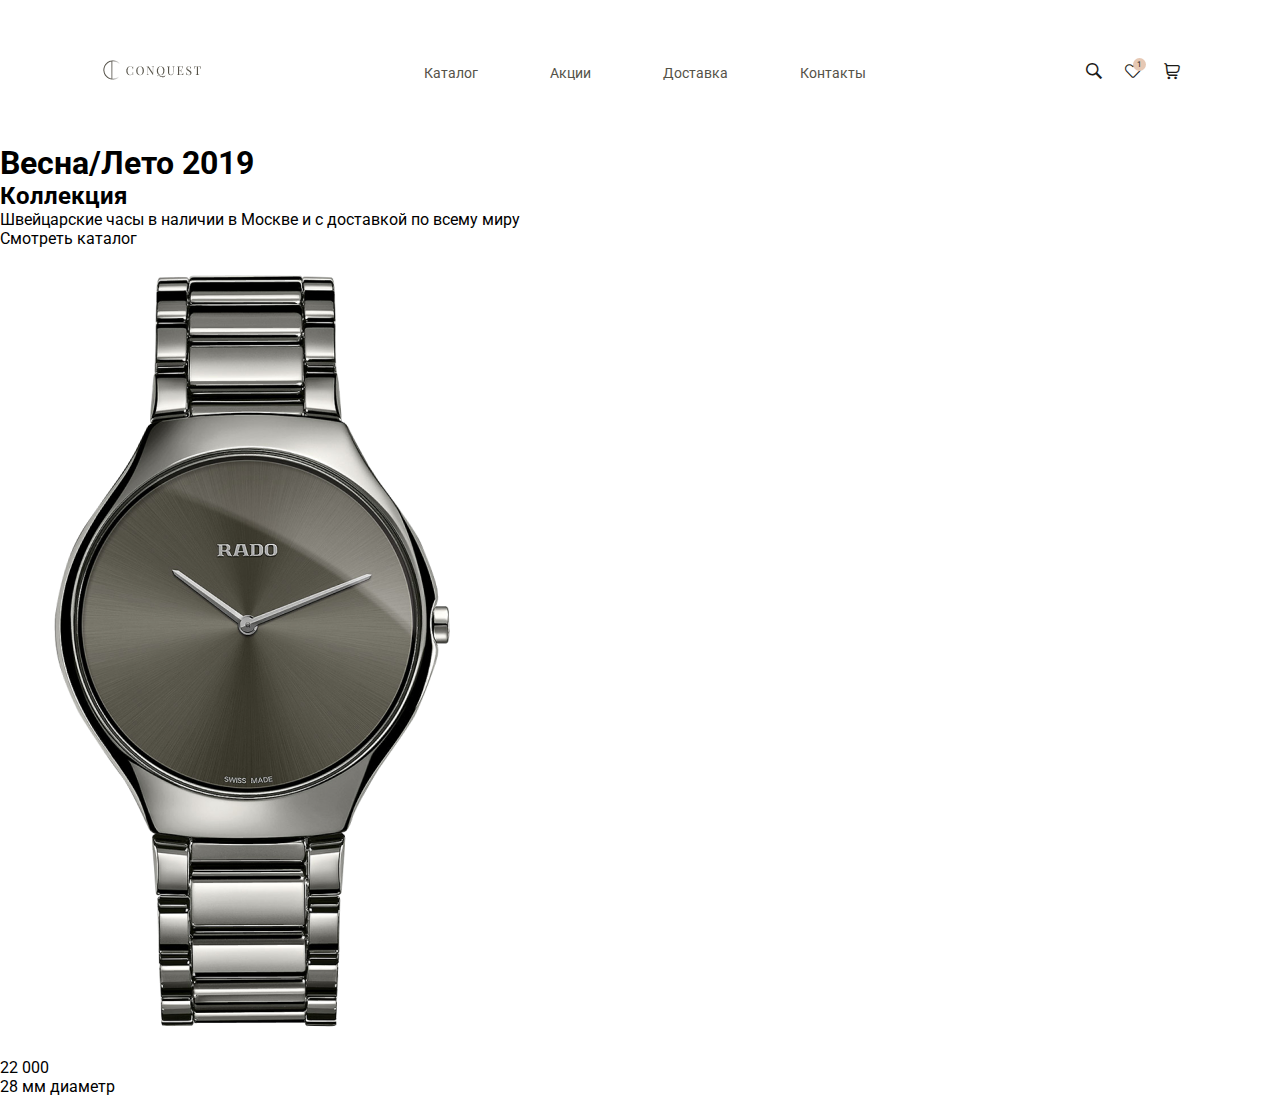
==== src/index.html @ a91d653b "Начало верстки" ====
<!DOCTYPE html>
<html lang="ru">
  <head>
    <meta charset="UTF-8" />
    <meta http-equiv="X-UA-Compatible" content="IE=edge" />
    <meta name="viewport" content="width=device-width, initial-scale=1.0" />
    <title>Conquest</title>
    <link rel="stylesheet" href="style.css" />
    <link rel="stylesheet" href="/src/font/style.css" />
  </head>
  <body>
    <header class="header">
      <div class="logo">
        <img src="/src/img/logo.png" alt="logo" />
      </div>
      <nav class="menu">
        <a href="#" class="menu__item">Каталог</a>
        <a href="#" class="menu__item">Акции</a>
        <a href="#" class="menu__item">Доставка</a>
        <a href="#" class="menu__item">Контакты</a>
      </nav>
      <div class="items">
        <i class="ic_search"></i>
        <div class="item__heart">
          <i class="ic_heart"></i>
          <div>1</div>
        </div>
        <i class="ic_cart"></i>
      </div>
    </header>
    <section class="first-screen">
      <div class="container">
        <div class="first-screen__offer">
          <span class="line"></span>
          <h1 class="first-screen__title">Весна/Лето 2019</h1>
          <h2 class="second__title">Коллекция</h2>
          <span class="first-screen__description"
            >Швейцарские часы в наличии в Москве и с доставкой по всему
            миру</span
          >
          <div class="button button_dark">Смотреть каталог</div>
        </div>
        <div class="first-screen__product">
          <img src="./img/watch_main.png" alt="" />
          <div class="price-block">
            <span class="line"></span>
            <span class="watch_price">22 000</span>
          </div>
          <div class="watch-block">
            <span class="line"></span>

            <span class="watch_about">28 мм диаметр</span>
          </div>
        </div>
      </div>
    </section>
  </body>
</html>
---- src/style.css ----
@import url('https://fonts.googleapis.com/css2?family=Playfair+Display&family=Roboto:wght@400;700&display=swap');

:root {
  --header-text: #555248;
  --main-text: #1b1a17;
}

* {
  margin: 0;
  padding: 0;
}

body {
  font-family: 'Playfair Display', serif;
  font-family: 'Roboto', sans-serif;
  color: #000;
}

.header {
  display: flex;
  justify-content: space-between;
  min-height: 84px;
  align-items: center;
  flex-wrap: wrap;
  margin: 30px 100px;
}

.menu__item {
  font-family: 'Roboto';
  font-style: normal;
  font-weight: 400;
  font-size: 14px;
  text-decoration: none;
  color: var(--header-text);
}
.menu__item:not(:last-child) {
  margin-right: 68px;
}
.items {
  display: flex;
  gap: 23px;
  cursor: pointer;
  position: relative;
  font-size: 16px;
  color: var(--main-text);
}
.item__heart {
  position: relative;
}
.item__heart > div {
  background-color: #e6c8b4;
  position: absolute;
  display: flex;
  justify-content: center;
  align-items: center;
  border-radius: 16px;
  width: 13px;
  height: 13px;
  font-size: 8px;
  top: -5px;
  right: -5px;
}

.first-screen {
}
.container {
}
.first-screen__offer {
}
.line {
}
.first-screen__title {
}
.second__title {
}
.first-screen__description {
}
.button {
}
.button_dark {
}
.first-screen__product {
}
.price-block {
}
.watch_price {
}
.watch-block {
}
.watch_about {
}
---- src/font/style.css ----
@font-face {
  font-family: 'icomoon';
  src:  url('fonts/icomoon.eot?s6epfl');
  src:  url('fonts/icomoon.eot?s6epfl#iefix') format('embedded-opentype'),
    url('fonts/icomoon.ttf?s6epfl') format('truetype'),
    url('fonts/icomoon.woff?s6epfl') format('woff'),
    url('fonts/icomoon.svg?s6epfl#icomoon') format('svg');
  font-weight: normal;
  font-style: normal;
  font-display: block;
}

[class^="ic_"], [class*=" ic_"] {
  /* use !important to prevent issues with browser extensions that change fonts */
  font-family: 'icomoon' !important;
  speak: never;
  font-style: normal;
  font-weight: normal;
  font-variant: normal;
  text-transform: none;
  line-height: 1;

  /* Better Font Rendering =========== */
  -webkit-font-smoothing: antialiased;
  -moz-osx-font-smoothing: grayscale;
}

.ic_cart:before {
  content: "\e900";
}
.ic_heart:before {
  content: "\e901";
}
.ic_search:before {
  content: "\e902";
}
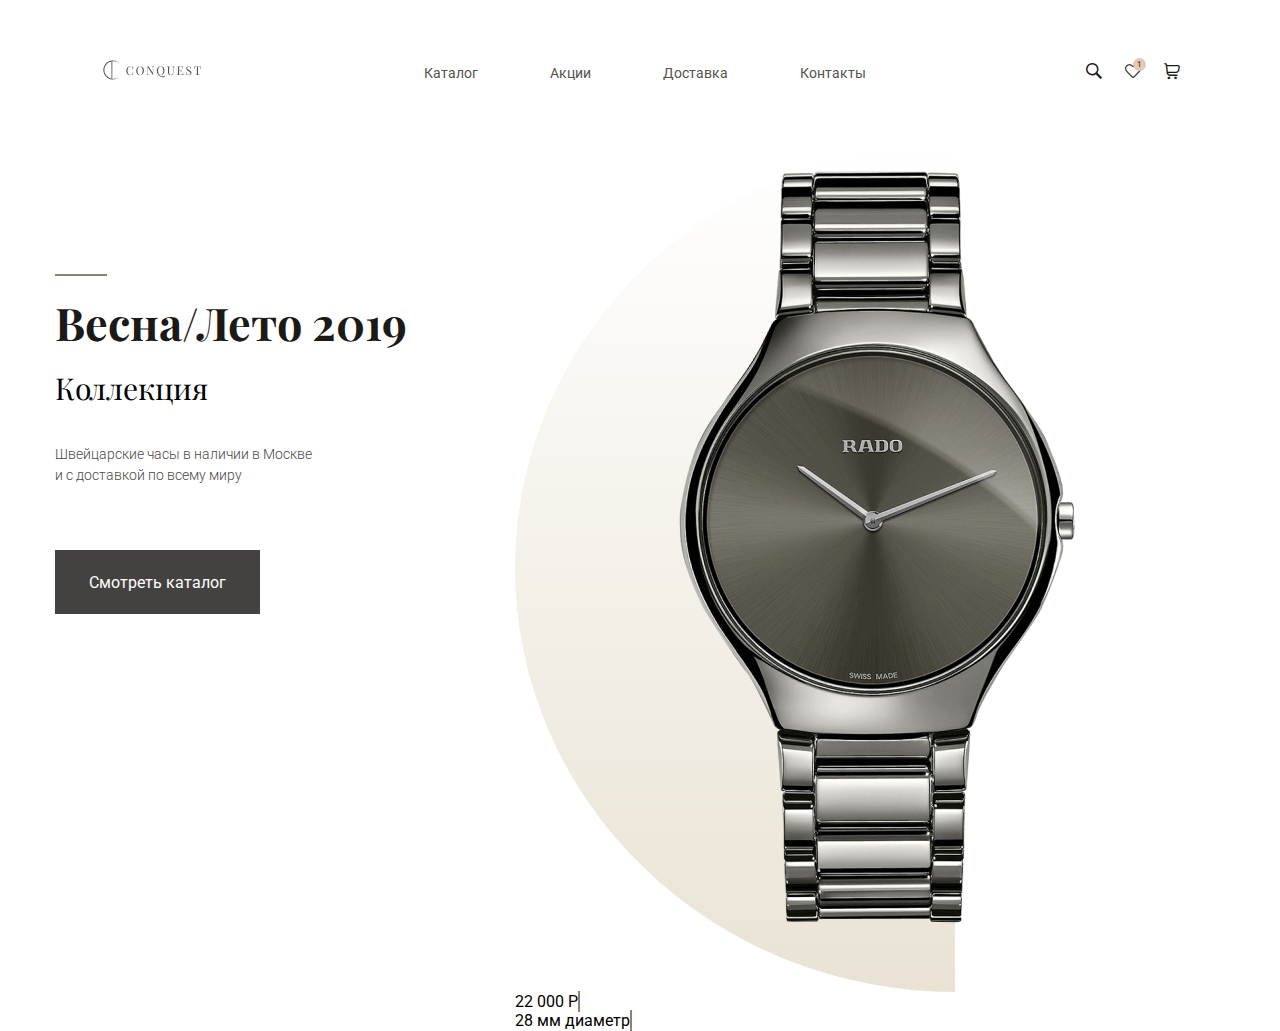
==== commit 95d7f36d: "Верстка" ====
--- a/src/index.html
+++ b/src/index.html
@@ -30,26 +30,34 @@
     </header>
     <section class="first-screen">
       <div class="container">
-        <div class="first-screen__offer">
-          <span class="line"></span>
-          <h1 class="first-screen__title">Весна/Лето 2019</h1>
-          <h2 class="second__title">Коллекция</h2>
-          <span class="first-screen__description"
-            >Швейцарские часы в наличии в Москве и с доставкой по всему
-            миру</span
-          >
-          <div class="button button_dark">Смотреть каталог</div>
-        </div>
-        <div class="first-screen__product">
-          <img src="./img/watch_main.png" alt="" />
-          <div class="price-block">
+        <div class="first-screen__wrapper">
+          <div class="first-screen__offer">
             <span class="line"></span>
-            <span class="watch_price">22 000</span>
+            <h1 class="first-screen__title">Весна/Лето 2019</h1>
+            <h2 class="second__title">Коллекция</h2>
+            <span class="first-screen__description"
+              >Швейцарские часы в наличии в Москве <br />
+              и с доставкой по всему миру
+            </span>
+            <div class="button button_dark">Смотреть каталог</div>
           </div>
-          <div class="watch-block">
-            <span class="line"></span>
 
-            <span class="watch_about">28 мм диаметр</span>
+          <div class="first-screen__product">
+            <div class="first-screen__circle">
+              <img
+                src="./img/watch_main.png"
+                alt=""
+                class="first-screen__watch"
+              />
+            </div>
+            <div class="price-block">
+              <span class="watch_price">22 000 Р</span>
+              <span class="line"></span>
+            </div>
+            <div class="watch-block">
+              <span class="watch_about">28 мм диаметр</span>
+              <span class="line"></span>
+            </div>
           </div>
         </div>
       </div>
--- a/src/style.css
+++ b/src/style.css
@@ -1,4 +1,4 @@
-@import url('https://fonts.googleapis.com/css2?family=Playfair+Display&family=Roboto:wght@400;700&display=swap');
+@import url('https://fonts.googleapis.com/css2?family=Playfair+Display&family=Roboto:wght@300;400;700&display=swap');
 
 :root {
   --header-text: #555248;
@@ -16,6 +16,59 @@
   color: #000;
 }
 
+/* Компоненты */
+.line {
+  width: 50px;
+  height: 0px;
+  left: 120px;
+  top: 357px;
+  border: 1px solid #8b8371;
+}
+.button {
+  cursor: pointer;
+  width: 205px;
+  height: 64px;
+  color: #fff;
+  display: flex;
+  align-items: center;
+  justify-content: center;
+}
+.button_dark {
+  background: #444240;
+}
+
+/* Текст */
+.first-screen__title {
+  font-family: 'Playfair Display';
+  font-size: 45px;
+  line-height: 60px;
+  color: var(--main-text);
+  padding: 16px 0;
+}
+.second__title {
+  font-family: 'Playfair Display';
+  font-weight: 400;
+  font-size: 30px;
+  line-height: 40px;
+  padding-bottom: 36px;
+}
+.first-screen__description {
+  font-family: 'Roboto';
+  font-weight: 300;
+  font-size: 14px;
+  line-height: 21px;
+  color: var(--main-text);
+  opacity: 0.82;
+  padding-bottom: 64px;
+}
+
+/* Слои */
+.container {
+  max-width: 1170px;
+  margin: auto;
+  height: 100%;
+}
+
 .header {
   display: flex;
   justify-content: space-between;
@@ -24,7 +77,6 @@
   flex-wrap: wrap;
   margin: 30px 100px;
 }
-
 .menu__item {
   font-family: 'Roboto';
   font-style: normal;
@@ -63,24 +115,42 @@
 
 .first-screen {
 }
-.container {
+.first-screen__wrapper {
+  display: flex;
+  justify-content: space-between;
+  flex-wrap: wrap;
 }
+
 .first-screen__offer {
+  display: flex;
+  flex-direction: column;
+  justify-content: flex-start;
+  align-items: flex-start;
+  flex-wrap: wrap;
+  padding-top: 130px;
 }
-.line {
+
+.first-screen__product {
+  position: relative;
+  width: 440px;
+  margin-right: 270px;
 }
-.first-screen__title {
+
+.first-screen__circle {
 }
-.second__title {
+.first-screen__watch {
+  position: relative;
+  left: 110px;
+  overflow: hidden;
 }
-.first-screen__description {
+.first-screen__circle {
+  width: auto;
+  height: 100%;
+  border-radius: 100% 0 0 100% / 50% 0 0 50%;
+  background: linear-gradient(180deg, rgba(234, 227, 212, 0) 0%, #eae3d4 100%);
+  mix-blend-mode: normal;
 }
-.button {
-}
-.button_dark {
-}
-.first-screen__product {
-}
+
 .price-block {
 }
 .watch_price {
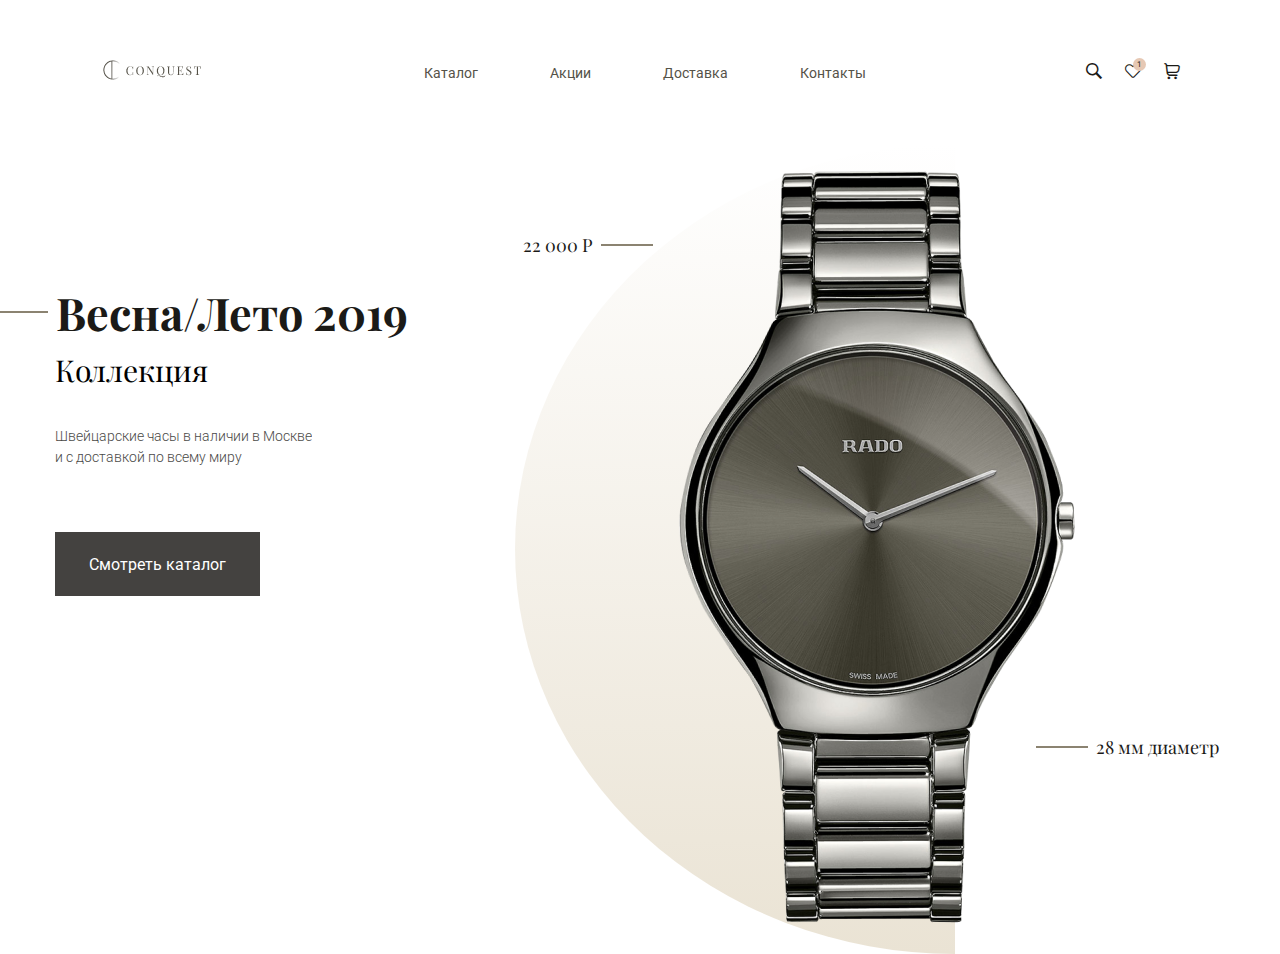
==== commit ec925e8f: "first-screen" ====
--- a/src/index.html
+++ b/src/index.html
@@ -32,8 +32,10 @@
       <div class="container">
         <div class="first-screen__wrapper">
           <div class="first-screen__offer">
-            <span class="line"></span>
-            <h1 class="first-screen__title">Весна/Лето 2019</h1>
+            <div class="first__screen_line">
+              <span class="line"></span>
+              <h1 class="first-screen__title">Весна/Лето 2019</h1>
+            </div>
             <h2 class="second__title">Коллекция</h2>
             <span class="first-screen__description"
               >Швейцарские часы в наличии в Москве <br />
@@ -54,9 +56,9 @@
               <span class="watch_price">22 000 Р</span>
               <span class="line"></span>
             </div>
-            <div class="watch-block">
+            <div class="price-block price-block_2">
+              <span class="line"></span>
               <span class="watch_about">28 мм диаметр</span>
-              <span class="line"></span>
             </div>
           </div>
         </div>
--- a/src/style.css
+++ b/src/style.css
@@ -22,7 +22,7 @@
   height: 0px;
   left: 120px;
   top: 357px;
-  border: 1px solid #8b8371;
+  border: 0.5px solid #8b8371;
 }
 .button {
   cursor: pointer;
@@ -44,6 +44,7 @@
   line-height: 60px;
   color: var(--main-text);
   padding: 16px 0;
+  padding: 8px;
 }
 .second__title {
   font-family: 'Playfair Display';
@@ -115,6 +116,13 @@
 
 .first-screen {
 }
+.first__screen_line {
+  position: relative;
+  left: -14%;
+  text-align: center;
+  display: flex;
+  align-items: center;
+}
 .first-screen__wrapper {
   display: flex;
   justify-content: space-between;
@@ -141,7 +149,6 @@
 .first-screen__watch {
   position: relative;
   left: 110px;
-  overflow: hidden;
 }
 .first-screen__circle {
   width: auto;
@@ -152,10 +159,24 @@
 }
 
 .price-block {
+  font-family: 'Playfair Display';
+  font-size: 18px;
+  color: var(--main-text);
+  position: absolute;
+  text-align: center;
+  display: flex;
+  align-items: center;
+  justify-content: center;
+  top: 10%;
+}
+.price-block_2 {
+  left: 90%;
+  top: 72%;
+  width: 100%;
 }
 .watch_price {
-}
-.watch-block {
+  padding: 8px;
 }
 .watch_about {
+  padding: 8px;
 }
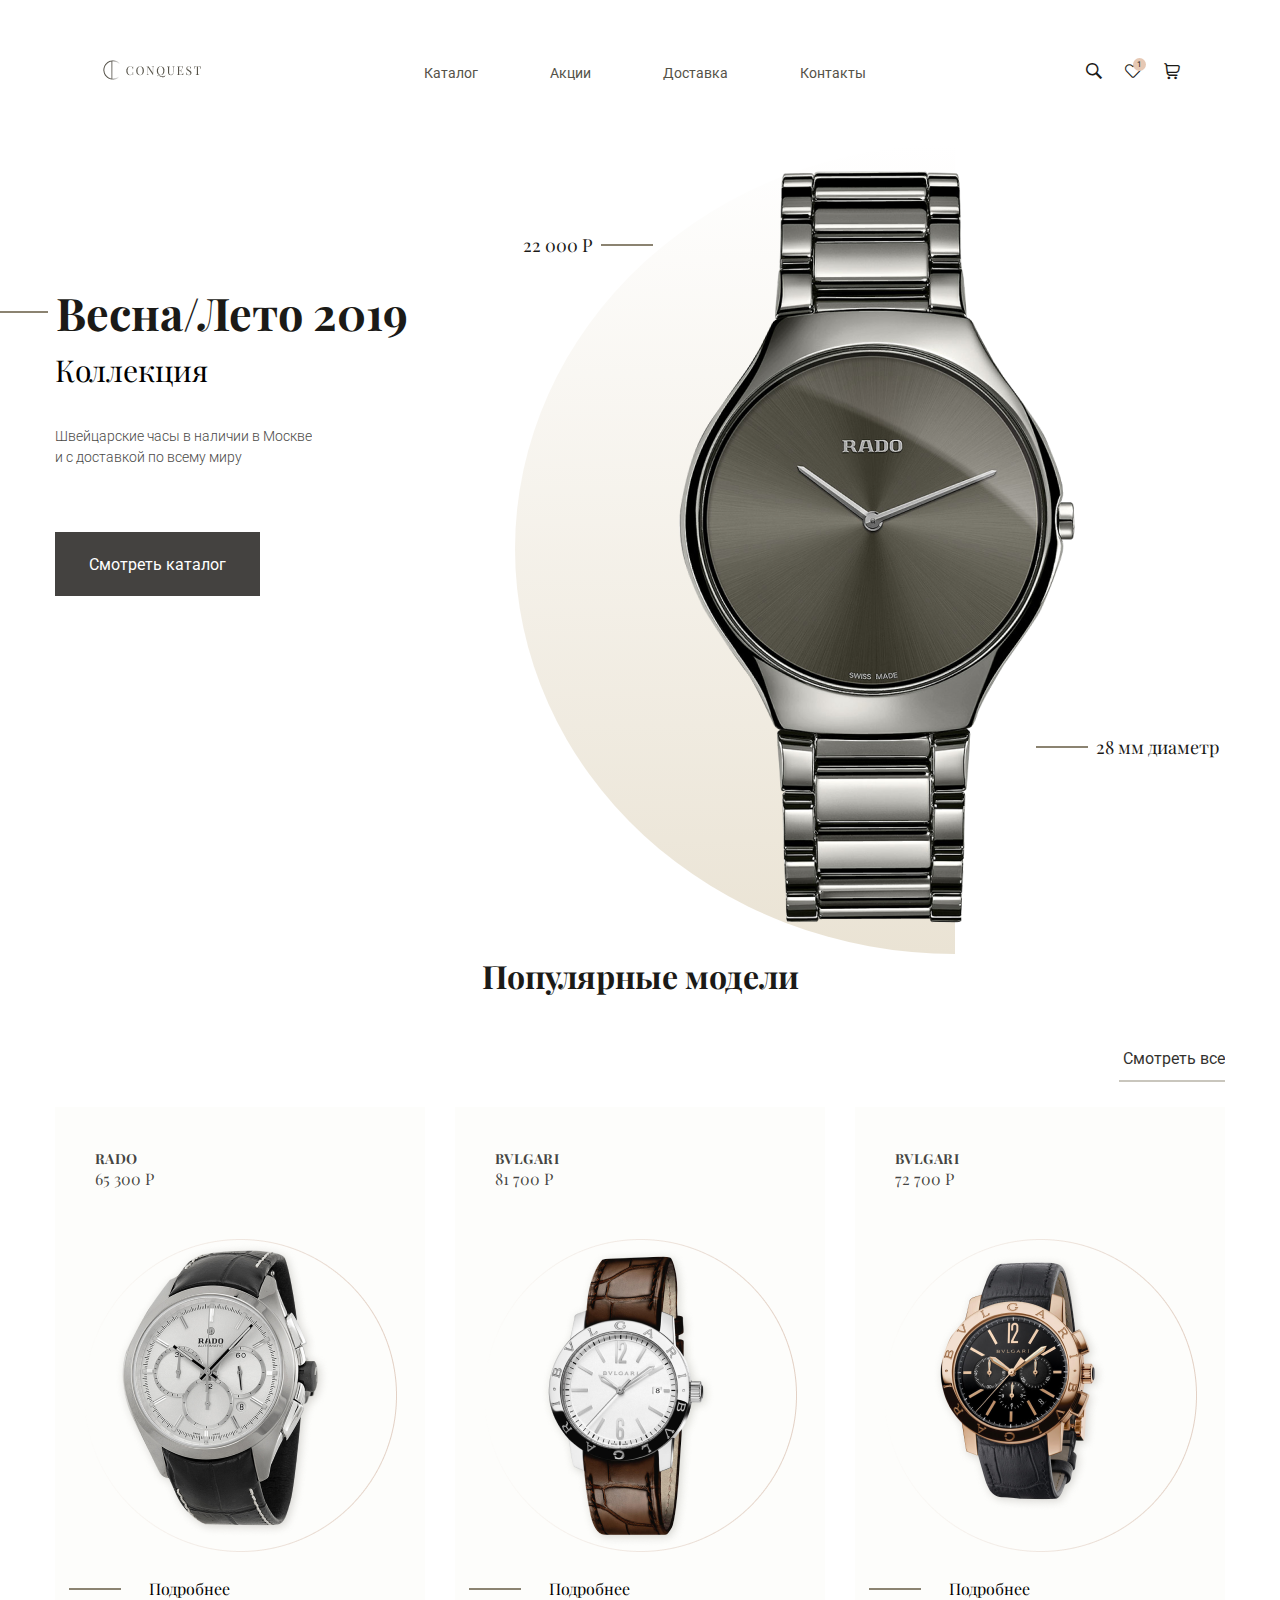
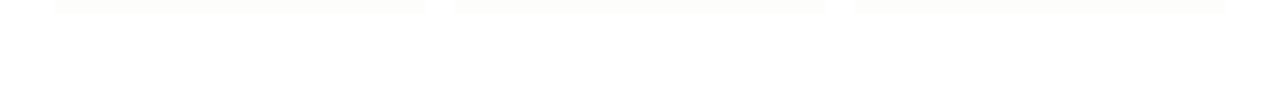
==== commit 257b813b: "second-screen" ====
--- a/src/index.html
+++ b/src/index.html
@@ -64,5 +64,55 @@
         </div>
       </div>
     </section>
+    <section class="second-screen">
+      <div class="container">
+        <h2 class="second-screen__title">Популярные модели</h2>
+        <div class="second-screen__all">
+          Смотреть все
+          <span></span>
+        </div>
+        <div class="second-screen__cards">
+          <div class="second-screen__card">
+            <div class="card__top">
+              <span class="card__name">RADO</span>
+              <span class="card__price">65 300 Р</span>
+            </div>
+            <div class="card__circle">
+              <img src="img/watch_1.png" alt="" class="card_product" />
+            </div>
+            <div class="card__bottom">
+              <span class="line"></span>
+              <span>Подробнее</span>
+            </div>
+          </div>
+          <div class="second-screen__card">
+            <div class="card__top">
+              <span class="card__name">BVLGARI</span>
+              <span class="card__price">81 700 Р</span>
+            </div>
+            <div class="card__circle">
+              <img src="img/watch_3.png" alt="" class="card_product" />
+            </div>
+            <div class="card__bottom">
+              <span class="line"></span>
+              <span>Подробнее</span>
+            </div>
+          </div>
+          <div class="second-screen__card">
+            <div class="card__top">
+              <span class="card__name">BVLGARI</span>
+              <span class="card__price">72 700 Р</span>
+            </div>
+            <div class="card__circle">
+              <img src="img/watch_4.png" alt="" class="card_product" />
+            </div>
+            <div class="card__bottom">
+              <span class="line"></span>
+              <span>Подробнее</span>
+            </div>
+          </div>
+        </div>
+      </div>
+    </section>
   </body>
 </html>
--- a/src/style.css
+++ b/src/style.css
@@ -144,12 +144,11 @@
   margin-right: 270px;
 }
 
-.first-screen__circle {
-}
 .first-screen__watch {
   position: relative;
   left: 110px;
 }
+
 .first-screen__circle {
   width: auto;
   height: 100%;
@@ -180,3 +179,81 @@
 .watch_about {
   padding: 8px;
 }
+
+/* second-screen */
+.second-screen {
+  overflow: hidden;
+}
+
+.second-screen__title {
+  font-family: 'Playfair Display';
+  font-size: 32px;
+  line-height: 43px;
+  color: var(--main-text);
+  text-align: center;
+  padding-bottom: 52px;
+}
+.second-screen__all {
+  font-family: 'Roboto';
+  font-size: 16px;
+  line-height: 19px;
+  cursor: pointer;
+  color: var(--main-text);
+  opacity: 0.9;
+  text-align: right;
+  display: flex;
+  flex-direction: column;
+  align-items: flex-end;
+}
+.second-screen__all span {
+  margin-top: 12px;
+  width: 104px;
+  border: 1px solid #c4c0b6;
+}
+.second-screen__cards {
+  display: flex;
+  flex-wrap: wrap;
+  justify-content: space-between;
+  margin-top: 25px;
+  padding-bottom: 86px;
+}
+.second-screen__card {
+  font-family: 'Playfair Display';
+  background: #fdfdfb;
+  width: 370px;
+  height: 100%;
+}
+.card__top {
+  display: flex;
+  flex-direction: column;
+  padding: 40px;
+}
+.card__name {
+  font-style: normal;
+  font-weight: 700;
+  font-size: 14px;
+  line-height: 24px;
+  letter-spacing: 0.03em;
+  color: rgba(27, 26, 23, 0.82);
+}
+.card__price {
+  font-size: 16px;
+  line-height: 16px;
+  color: rgba(27, 26, 23, 0.82);
+  text-transform: uppercase;
+}
+.card__circle {
+  background: url('img/Ellipse.png') no-repeat center;
+}
+.card_product {
+}
+.card__bottom {
+  display: flex;
+  align-items: center;
+}
+.card__bottom span {
+  cursor: pointer;
+  margin: 14px;
+}
+.line {
+}
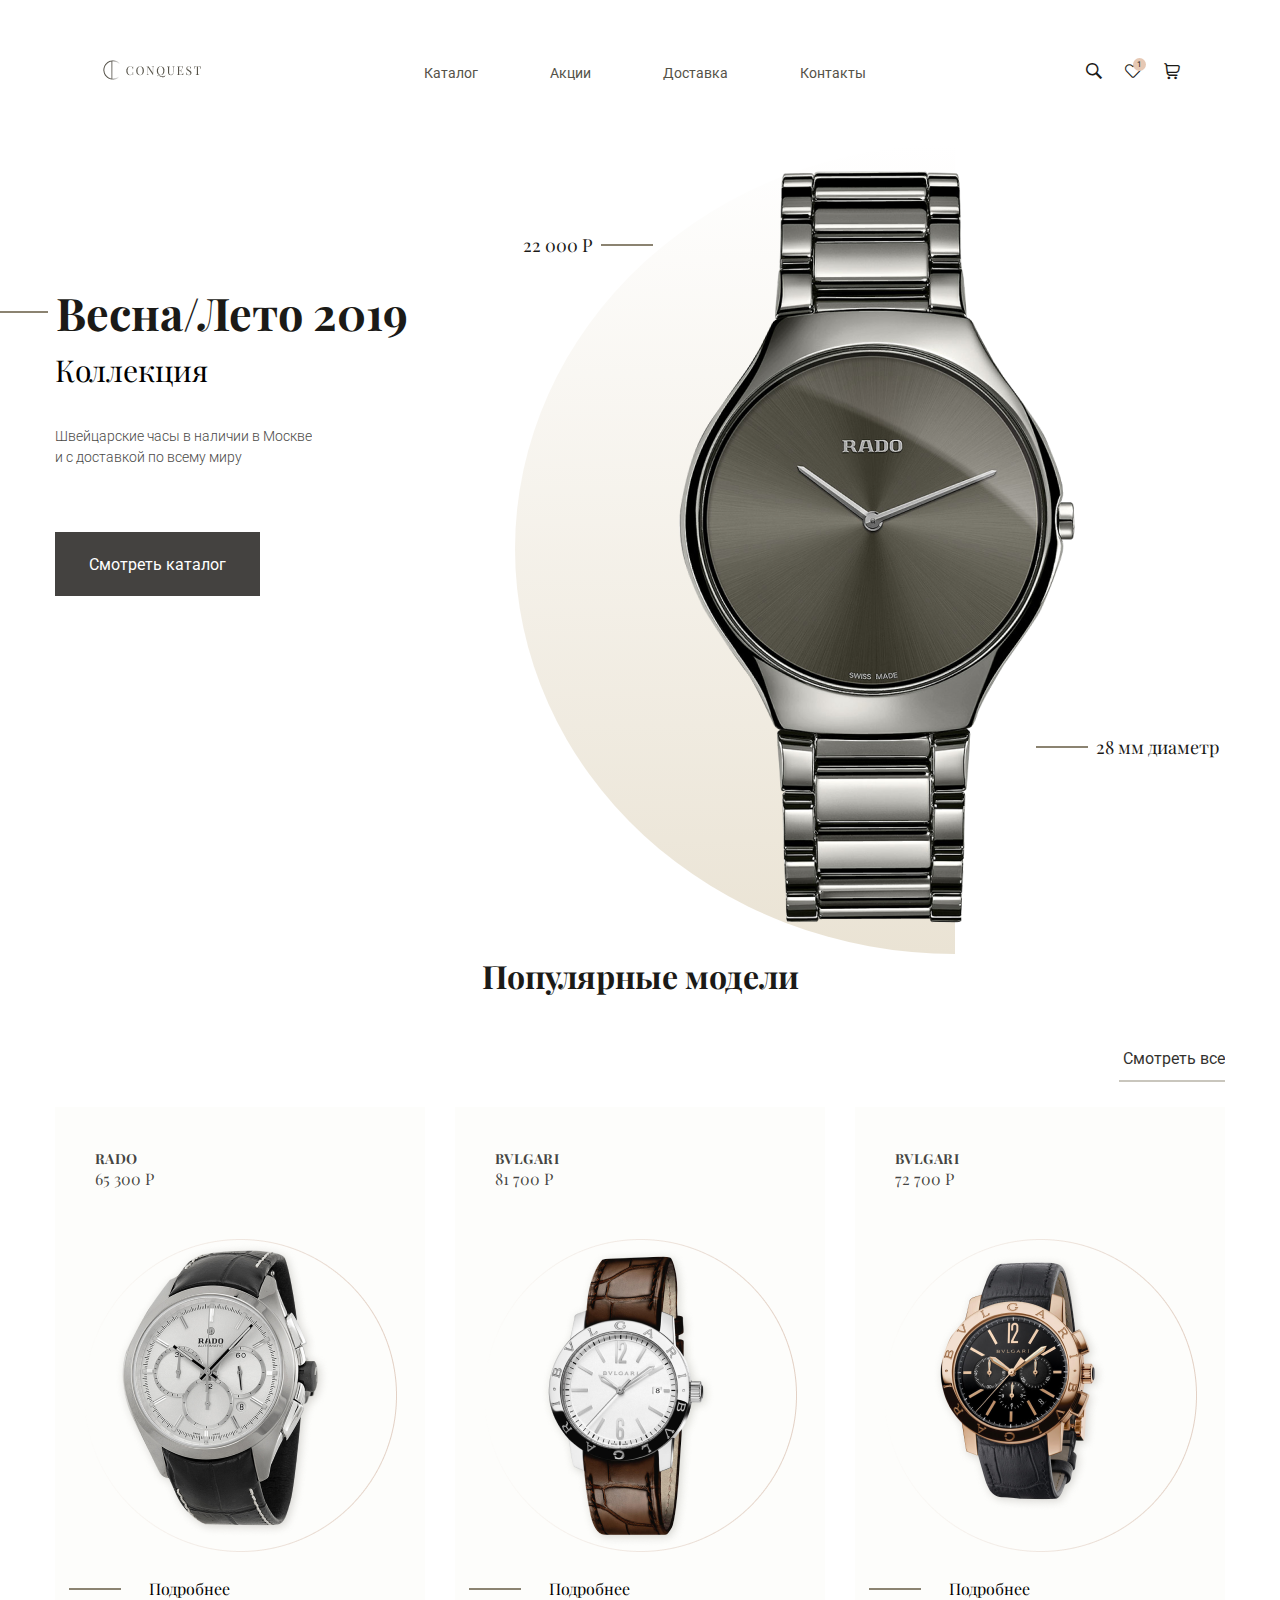
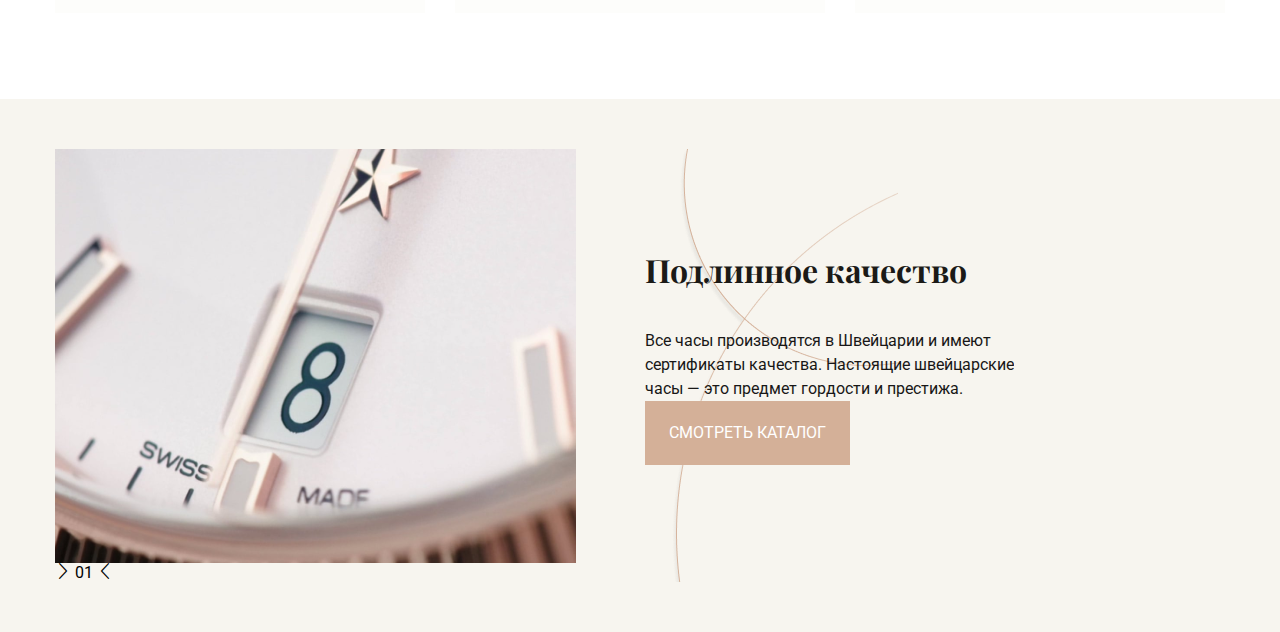
==== commit 65cb491d: "banner" ====
--- a/src/index.html
+++ b/src/index.html
@@ -114,5 +114,28 @@
         </div>
       </div>
     </section>
+    <section class="banner">
+      <div class="banner__elipse">
+        <div class="container">
+          <div class="banner__wrapper">
+            <img src="img/photo_banner.png" alt="" class="banner__photo" />
+            <div class="banner__container">
+              <h3 class="banner__title">Подлинное качество</h3>
+              <span class="banner__description">
+                Все часы производятся в Швейцарии и имеют<br />
+                сертификаты качества. Настоящие швейцарские <br />
+                часы — это предмет гордости и престижа.
+              </span>
+              <div class="button button_light">СМОТРЕТЬ КАТАЛОГ</div>
+            </div>
+          </div>
+          <div class="banner__bottom">
+            <i class="ic_arrow-right"></i>
+            <span class="banner__num">01</span>
+            <i class="ic_arrow-left"></i>
+          </div>
+        </div>
+      </div>
+    </section>
   </body>
 </html>
--- a/src/style.css
+++ b/src/style.css
@@ -36,6 +36,9 @@
 .button_dark {
   background: #444240;
 }
+.button_light {
+  background: #d4b098;
+}
 
 /* Текст */
 .first-screen__title {
@@ -245,8 +248,7 @@
 .card__circle {
   background: url('img/Ellipse.png') no-repeat center;
 }
-.card_product {
-}
+
 .card__bottom {
   display: flex;
   align-items: center;
@@ -255,5 +257,46 @@
   cursor: pointer;
   margin: 14px;
 }
-.line {
-}
+
+/* Banner */
+.banner {
+  background-color: #f7f5ef;
+  padding: 50px 0;
+}
+.banner__elipse {
+  background: url('img/lines_banner.png');
+  height: 100%;
+  width: 100%;
+}
+
+.banner__wrapper {
+  display: flex;
+  align-items: center;
+}
+.banner__photo {
+}
+.banner__container {
+  padding: 69px;
+}
+.banner__title {
+  font-family: 'Playfair Display';
+  font-size: 32px;
+  line-height: 43px;
+  color: var(--main-text);
+  padding-bottom: 38px;
+}
+.banner__description {
+  font-family: 'Roboto';
+  font-size: 16px;
+  line-height: 150%;
+  opacity: 0.9;
+}
+
+.banner__bottom {
+}
+.ic_arrow-right {
+}
+.banner__num {
+}
+.ic_arrow-left {
+}
--- a/src/font/style.css
+++ b/src/font/style.css
@@ -1,10 +1,10 @@
 @font-face {
   font-family: 'icomoon';
-  src:  url('fonts/icomoon.eot?s6epfl');
-  src:  url('fonts/icomoon.eot?s6epfl#iefix') format('embedded-opentype'),
-    url('fonts/icomoon.ttf?s6epfl') format('truetype'),
-    url('fonts/icomoon.woff?s6epfl') format('woff'),
-    url('fonts/icomoon.svg?s6epfl#icomoon') format('svg');
+  src:  url('fonts/icomoon.eot?6l4wvb');
+  src:  url('fonts/icomoon.eot?6l4wvb#iefix') format('embedded-opentype'),
+    url('fonts/icomoon.ttf?6l4wvb') format('truetype'),
+    url('fonts/icomoon.woff?6l4wvb') format('woff'),
+    url('fonts/icomoon.svg?6l4wvb#icomoon') format('svg');
   font-weight: normal;
   font-style: normal;
   font-display: block;
@@ -25,12 +25,18 @@
   -moz-osx-font-smoothing: grayscale;
 }
 
-.ic_cart:before {
+.ic_arrow-right:before {
   content: "\e900";
 }
-.ic_heart:before {
+.ic_arrow-left:before {
   content: "\e901";
 }
-.ic_search:before {
+.ic_cart:before {
   content: "\e902";
 }
+.ic_heart:before {
+  content: "\e903";
+}
+.ic_search:before {
+  content: "\e904";
+}
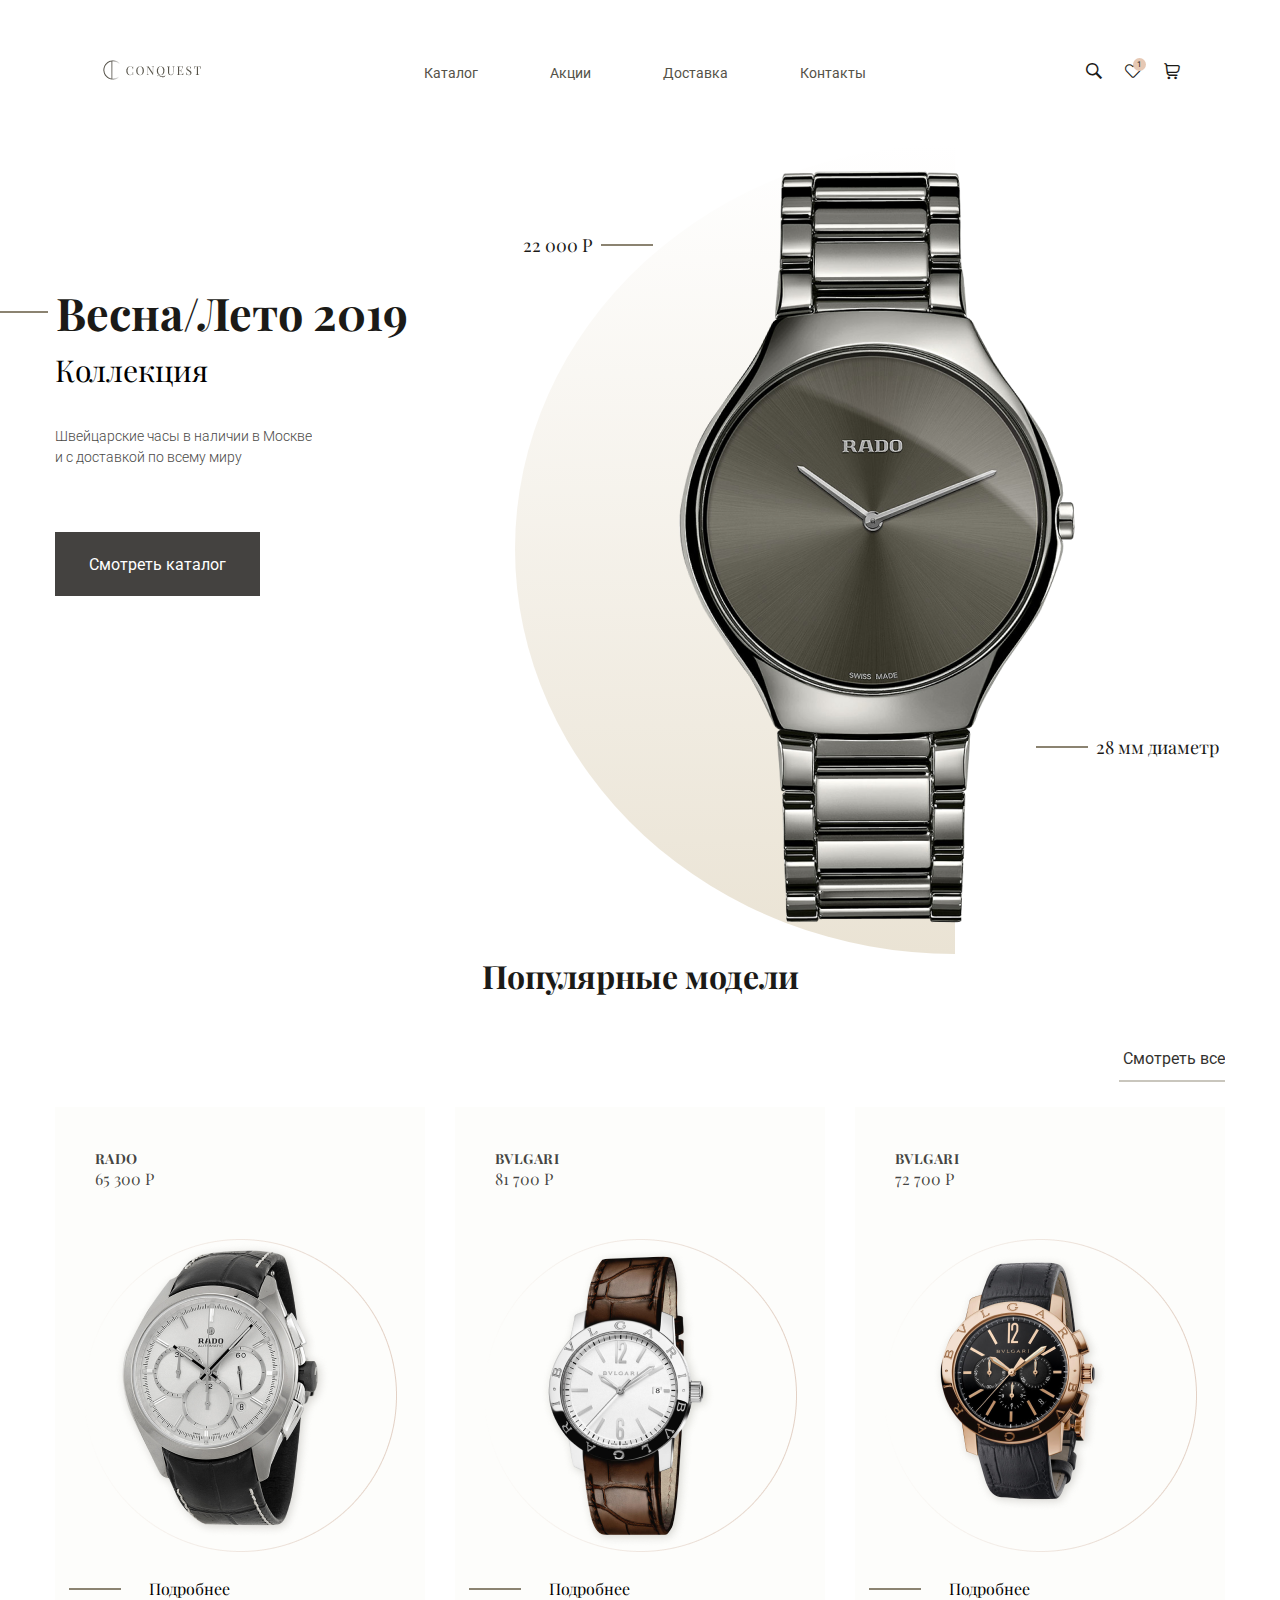
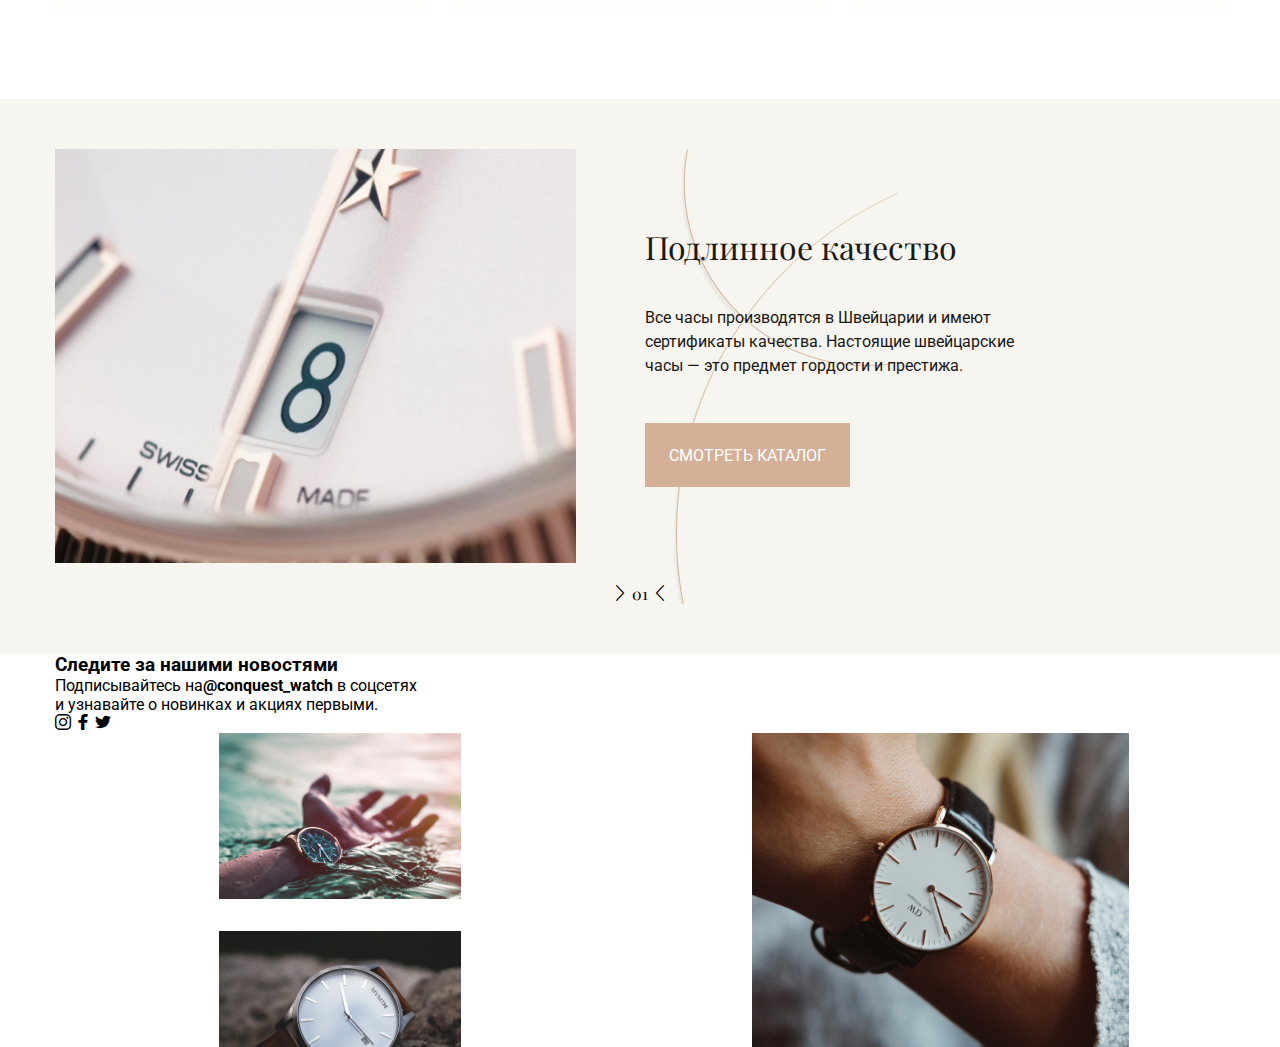
==== commit 2a4c653f: "therd-screen" ====
--- a/src/index.html
+++ b/src/index.html
@@ -137,5 +137,28 @@
         </div>
       </div>
     </section>
+    <section class="third-screen">
+      <div class="container">
+        <div class="third-screen__wrapper">
+          <div class="third-screen__about">
+            <h3 class="third-screen__title">Следите за нашими новостями</h3>
+            <span class="third-screen__description"
+              >Подписывайтесь на<strong>@conquest_watch</strong> в соцсетях
+              <br />и узнавайте о новинках и акциях первыми.</span
+            >
+            <div class="third-screen__networks">
+              <i class="ic_inst"></i>
+              <i class="ic_fb"></i>
+              <i class="ic_twitter"></i>
+            </div>
+          </div>
+          <div class="third-screen__grid">
+            <div class="block"></div>
+            <div class="block"></div>
+            <div class="block"></div>
+          </div>
+        </div>
+      </div>
+    </section>
   </body>
 </html>
--- a/src/style.css
+++ b/src/style.css
@@ -265,38 +265,79 @@
 }
 .banner__elipse {
   background: url('img/lines_banner.png');
-  height: 100%;
+  /* height: 100%; */
   width: 100%;
 }
 
 .banner__wrapper {
   display: flex;
   align-items: center;
+  flex-wrap: wrap;
 }
 .banner__photo {
 }
 .banner__container {
-  padding: 69px;
+  margin: 69px;
+  display: flex;
+  flex-direction: column;
 }
 .banner__title {
   font-family: 'Playfair Display';
+  font-weight: 400;
   font-size: 32px;
   line-height: 43px;
   color: var(--main-text);
-  padding-bottom: 38px;
+  margin-bottom: 38px;
 }
 .banner__description {
   font-family: 'Roboto';
   font-size: 16px;
   line-height: 150%;
   opacity: 0.9;
+  padding-bottom: 45px;
 }
 
 .banner__bottom {
-}
-.ic_arrow-right {
-}
-.banner__num {
-}
-.ic_arrow-left {
-}
+  cursor: pointer;
+  padding-top: 20px;
+  text-align: center;
+  font-family: 'Playfair Display';
+  font-size: 16px;
+}
+
+.third-screen {
+}
+
+.third-screen__wrapper {
+}
+.third-screen__about {
+}
+.third-screen__title {
+}
+.third-screen__description {
+}
+.third-screen__networks {
+}
+
+.third-screen__grid {
+  display: grid;
+  grid-template-columns: repeat(2, 1fr);
+  grid-template-rows: 13vw 9vw;
+  grid-gap: 32px;
+}
+.block {
+  background: url(img/photo_1.jpg) center / auto no-repeat;
+  position: relative;
+  overflow: hidden;
+  display: grid;
+  align-items: center;
+  justify-items: center;
+}
+.block:nth-child(2) {
+  background: url(img/photo_3.jpg) center / auto no-repeat;
+  grid-row: 1 / -1;
+  grid-column: 2;
+}
+.block:nth-child(3) {
+  background: url(img/photo_2.jpg) center / auto no-repeat;
+}
--- a/src/font/style.css
+++ b/src/font/style.css
@@ -1,10 +1,10 @@
 @font-face {
   font-family: 'icomoon';
-  src:  url('fonts/icomoon.eot?6l4wvb');
-  src:  url('fonts/icomoon.eot?6l4wvb#iefix') format('embedded-opentype'),
-    url('fonts/icomoon.ttf?6l4wvb') format('truetype'),
-    url('fonts/icomoon.woff?6l4wvb') format('woff'),
-    url('fonts/icomoon.svg?6l4wvb#icomoon') format('svg');
+  src:  url('fonts/icomoon.eot?uolsc0');
+  src:  url('fonts/icomoon.eot?uolsc0#iefix') format('embedded-opentype'),
+    url('fonts/icomoon.ttf?uolsc0') format('truetype'),
+    url('fonts/icomoon.woff?uolsc0') format('woff'),
+    url('fonts/icomoon.svg?uolsc0#icomoon') format('svg');
   font-weight: normal;
   font-style: normal;
   font-display: block;
@@ -25,6 +25,15 @@
   -moz-osx-font-smoothing: grayscale;
 }
 
+.ic_fb:before {
+  content: "\e905";
+}
+.ic_inst:before {
+  content: "\e906";
+}
+.ic_twitter:before {
+  content: "\e907";
+}
 .ic_arrow-right:before {
   content: "\e900";
 }
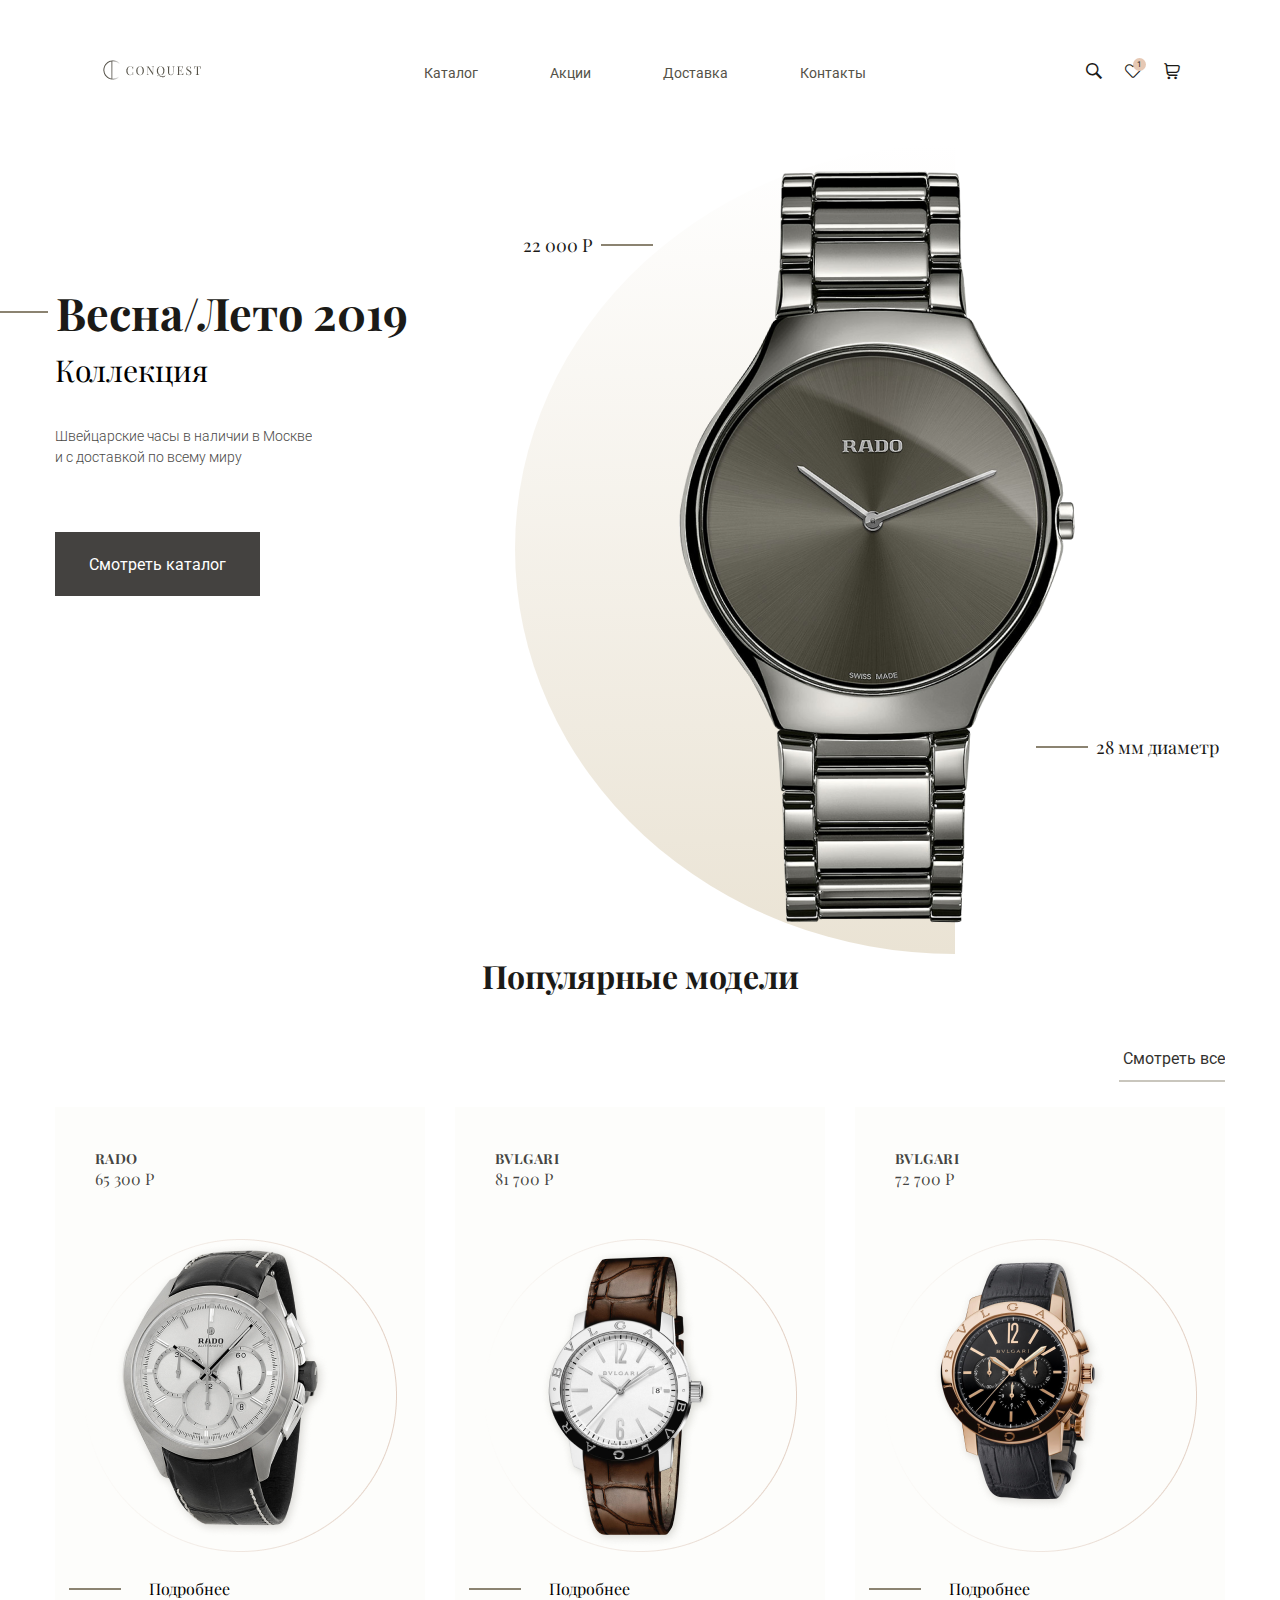
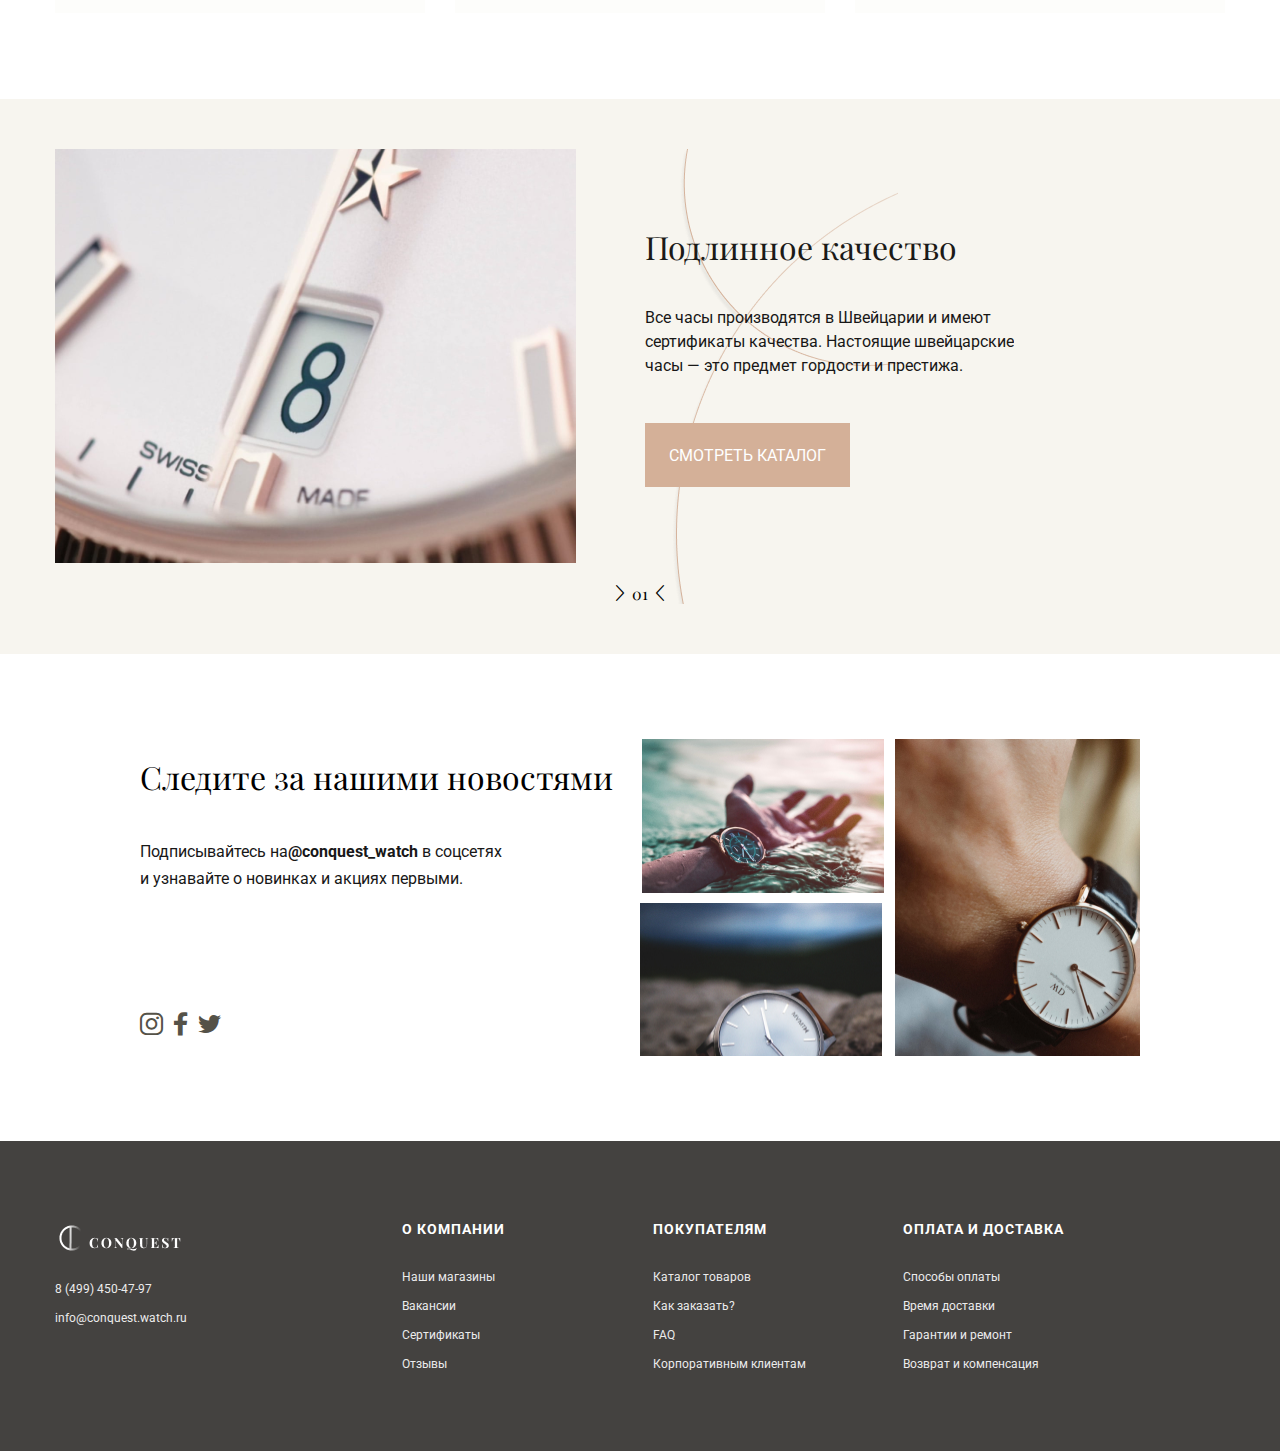
==== commit 9f0fc9f4: "Закончена верстка" ====
--- a/src/index.html
+++ b/src/index.html
@@ -11,7 +11,7 @@
   <body>
     <header class="header">
       <div class="logo">
-        <img src="/src/img/logo.png" alt="logo" />
+        <img src="img/logo.png" alt="logo" />
       </div>
       <nav class="menu">
         <a href="#" class="menu__item">Каталог</a>
@@ -160,5 +160,47 @@
         </div>
       </div>
     </section>
+    <footer class="contact">
+      <div class="container">
+        <div class="footer__wrapper">
+          <div>
+            <div class="logo-light">
+              <img src="img/logo-light.png" alt="" />
+            </div>
+            <div class="footer__list">
+              <a href="">8 (499) 450-47-97 </a>
+              <a href="info@conquest.watch.ru">info@conquest.watch.ru</a>
+            </div>
+          </div>
+          <div class="footer__info">
+            <div class="footer__label">о компании</div>
+            <div class="footer__list">
+              <a href="">Наши магазины</a>
+              <a href="">Вакансии</a>
+              <a href="">Сертификаты</a>
+              <a href="">Отзывы</a>
+            </div>
+          </div>
+          <div class="footer__info">
+            <div class="footer__label">покупателям</div>
+            <div class="footer__list">
+              <a href="">Каталог товаров</a>
+              <a href="">Как заказать?</a>
+              <a href="">FAQ</a>
+              <a href="">Корпоративным клиентам</a>
+            </div>
+          </div>
+          <div class="footer__info">
+            <div class="footer__label">оплата и доставка</div>
+            <div class="footer__list">
+              <a href="">Способы оплаты</a>
+              <a href="">Время доставки</a>
+              <a href="">Гарантии и ремонт</a>
+              <a href="">Возврат и компенсация</a>
+            </div>
+          </div>
+        </div>
+      </div>
+    </footer>
   </body>
 </html>
--- a/src/style.css
+++ b/src/style.css
@@ -309,21 +309,40 @@
 }
 
 .third-screen__wrapper {
+  margin: 85px;
+  display: grid;
+  grid-template-columns: repeat(2, 1fr);
+  align-items: center;
 }
 .third-screen__about {
+  display: flex;
+  flex-direction: column;
 }
 .third-screen__title {
+  font-family: 'Playfair Display';
+  font-style: normal;
+  font-weight: 400;
+  font-size: 32px;
+  line-height: 43px;
+  padding-bottom: 40px;
 }
 .third-screen__description {
+  font-weight: 400;
+  font-size: 16px;
+  line-height: 27px;
+  opacity: 0.9;
 }
 .third-screen__networks {
+  font-size: 23px;
+  color: var(--header-text);
+  padding-top: 120px;
 }
 
 .third-screen__grid {
   display: grid;
   grid-template-columns: repeat(2, 1fr);
-  grid-template-rows: 13vw 9vw;
-  grid-gap: 32px;
+  grid-template-rows: 12vw 12vw;
+  grid-gap: 10px;
 }
 .block {
   background: url(img/photo_1.jpg) center / auto no-repeat;
@@ -332,12 +351,64 @@
   display: grid;
   align-items: center;
   justify-items: center;
+  transition: all 1.5s ease-in-out;
 }
 .block:nth-child(2) {
-  background: url(img/photo_3.jpg) center / auto no-repeat;
+  background: url(img/photo_3.jpg) no-repeat;
   grid-row: 1 / -1;
   grid-column: 2;
 }
 .block:nth-child(3) {
-  background: url(img/photo_2.jpg) center / auto no-repeat;
-}
+  background: url(img/photo_2.jpg) no-repeat;
+}
+.block::before {
+  content: '';
+  display: block;
+  position: absolute;
+  top: 0;
+  right: 0;
+  bottom: 0;
+  left: 0;
+  background-color: #000;
+  opacity: 0;
+  transition: all 0.3s ease-in-out;
+}
+.block:hover::before {
+  opacity: 0.3;
+}
+
+.contact {
+  background: #444240;
+  color: #fff;
+  padding: 80px 0;
+}
+.footer__wrapper {
+  display: grid;
+  grid-template-columns: 2fr repeat(2, 1.4fr) 2fr;
+  grid-gap: 2vw;
+}
+.footer__list {
+  display: grid;
+  grid-gap: 15px;
+  font-size: 12px;
+  line-height: 14px;
+  opacity: 0.9;
+}
+.footer__list a {
+  color: white;
+  text-decoration: none;
+}
+.footer__info {
+}
+.footer__label {
+  font-style: normal;
+  font-weight: 700;
+  font-size: 14px;
+  line-height: 16px;
+  letter-spacing: 0.07em;
+  text-transform: uppercase;
+  margin-bottom: 33px;
+}
+.logo-light {
+  margin-bottom: 22px;
+}
